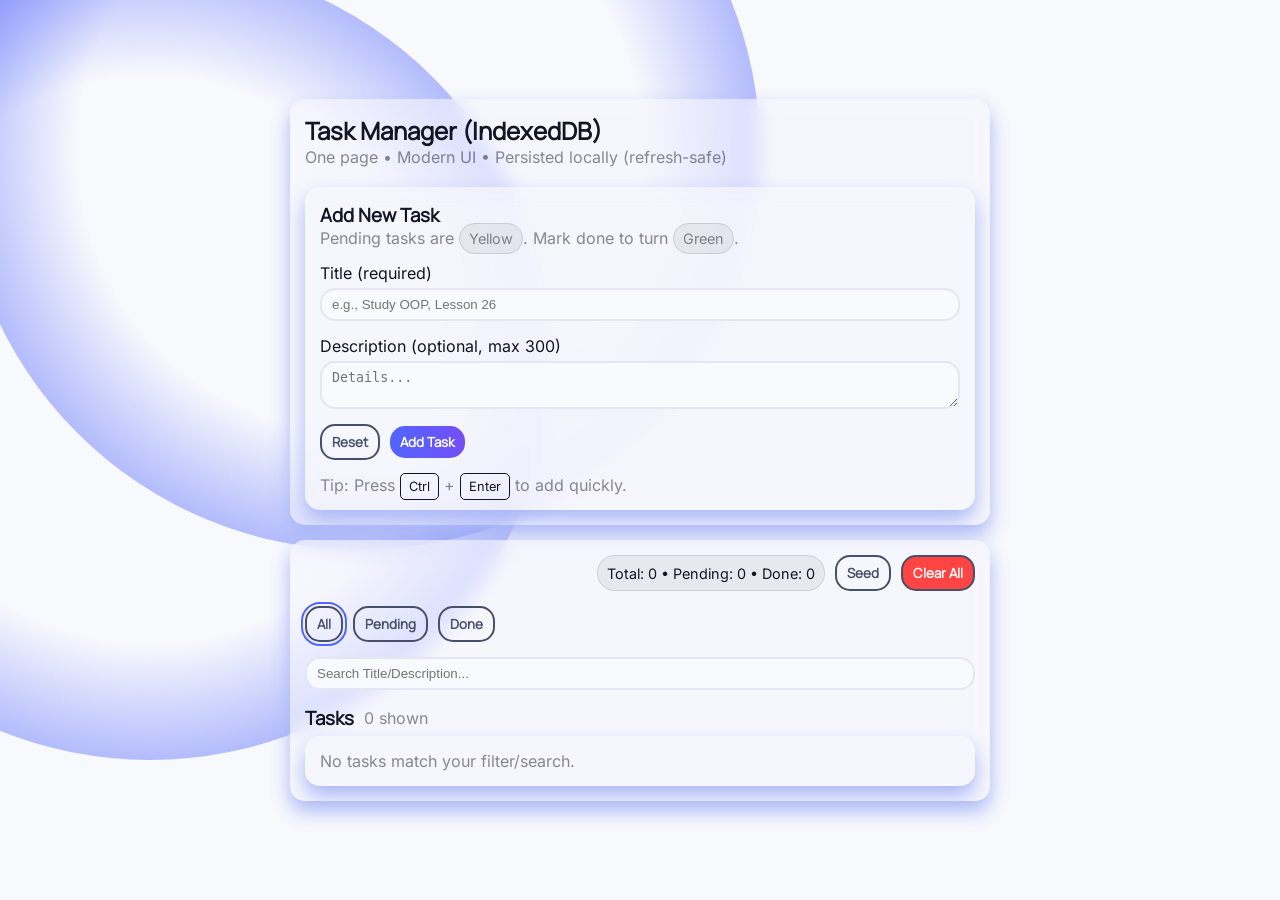
==== projects/02-task-manager/index.html @ 6365fcb6 "Upload files" ====
<!DOCTYPE html>
<html lang="en">
<head>
    <meta charset="UTF-8">
    <meta name="viewport" content="width=device-width, initial-scale=1.0">
    <link rel="stylesheet" href="../../main-style.css">
    <link rel="stylesheet" href="style.css">
    <script src="script.js" defer></script>
    <title>Task Manager</title>
</head>
<body>

    <div id="toast">Loaded!</div>

    <div>
        <section id="form-section">
            <div>
                <h2>Task Manager (IndexedDB)</h2>
                <p class="light-text">One page • Modern UI • Persisted locally (refresh-safe)</p>   
            </div>
            <div id="error-message">Title is required</div>
            <section>
                <div>
                    <h3>Add New Task</h3>
                    <p class="light-text">Pending tasks are <span class="emphasized">Yellow</span>. Mark done to turn <span class="emphasized">Green</span>.</p>
                </div>
                <form onsubmit="event.preventDefault()">
                    <div>
                        <label for="title-field">Title (required)</label>
                        <input type="text" id="title-field" placeholder="e.g., Study OOP, Lesson 26">
                    </div>
                    <div>
                        <label for="description-field">Description (optional, max 300)</label>
                        <textarea id="description-field" placeholder="Details..."></textarea>
                    </div>
                    <div id="buttons-container">
                        <button class="second-button" id="reset-button">Reset</button>
                        <button class="main-button" id="add-task-button">Add Task</button>
                        <p id="loading" class="hidden">Loading…</p>
                    </div>
                </form>
                <p class="light-text">Tip: Press <span class="keyboard">Ctrl</span> + <span class="keyboard">Enter</span> to add quickly.</p>
            </section>
        </section>
        <section id="tasks-section">
            <header>
                <p class="emphasized" id="count-text">Total: 0 • Pending: 0 • Done: 0</p>
                <button class="second-button" id="seed-button">Seed</button>
                <button class="second-button delete" id="clear-all-button">Clear All</button>
            </header>
            <body>
                <ul id="tasks-nav">
                    <li><button class="second-button selected" data-filter="all">All</button></li>
                    <li><button class="second-button" data-filter="pending">Pending</button></li>
                    <li><button class="second-button" data-filter="done">Done</button></li>
                </ul>
                <input id="search" type="text" placeholder="Search Title/Description...">
                <div id="tasks-cards">
                    <div>
                        <h3>Tasks</h3>
                        <p class="light-text" id="shown-text">0 shown</p>
                    </div>
                    <section>
                        <div id="tasks-container"></div>
                    </section>
                </div>
            </body>
        </section>
    </div>
</body>
</html>
---- main-style.css ----
@font-face {
    font-family: 'manrope';
    src: url('fonts/manrope-v23-latin-regular.woff2') format('woff2'),
         url('fonts/manrope-v23-latin-regular.woff') format('woff');
    font-display: swap;
}

@font-face {
    font-family: 'inter';
    src: url('fonts/inter-v20-latin-regular.woff2') format('woff2'),
         url('fonts/inter-v20-latin-regular.woff') format('woff');
    font-display: swap;
}

*{
  margin: 0;
  padding: 0;
  box-sizing: border-box;
}

html {
  scroll-behavior: smooth;
  overflow-x: hidden;
}

:root{
    --main-theme-color: #5165FC;
    --background-color: #f5f6fd9a;
    --shadow-color: #A8B6F6;
    --main-text-color: #121623;
    --light-text-color: #1216237e;
    --second-button-text-color: #484F6B;
    --error-text-color: rgb(255, 68, 68);

    --main-font: 'manrope', system-ui, -apple-system, sans-serif;
    --second-font: 'inter', system-ui, -apple-system, sans-serif;

    --input-background-color: #F9FAFE;
    --input-border-color: #E4E6F3;
    --input-text-color: #525C7B;
}

body{
    display: flex;
    justify-content: center;
    align-items: center;
    background-color: var(--background-color);
    font-family: var(--second-font);
    min-height: 100vh;
    overflow-x: hidden;
    color: var(--main-text-color);
    position: relative;
    padding: 15px;
    gap: 20px;
}

body::after, body::before{
    content: "";
    width: 800px;
    aspect-ratio: 1/1;
    position: absolute;
    z-index: -1;
    background-image: radial-gradient(transparent 50%, transparent 50%, var(--main-theme-color) 80%);
    opacity: 0.6;
    border-radius: 50%;
}

body::after{
    left: -250px;
    top: -40px;
}

body::before{
    left: -40px;
    top: -250px;
}

section{
    background-color: var(--background-color);
    box-shadow: 0px 10px 20px var(--shadow-color);
    border-radius: 15px;
    padding: 15px;
    overflow: hidden;
    backdrop-filter: blur(10px);
}

input, textarea{
    background-color: var(--input-background-color);
    color: var(--input-text-color);
    border-color: var(--input-border-color);
    border-width: 2px;
    border-radius: 15px;
    border-style: solid;
    padding: 7px 10px;
    transition: 0.3s;
    box-shadow: none;
    max-width: calc(100%);
}

input:focus, textarea:focus{
    border-color: var(--shadow-color);
    box-shadow: 0 0 3px var(--shadow-color);
    outline: none;
}

h1, h2, h3, h4 ,h5, h6{
    font-family: var(--main-font);
}

button, input[type="file"]::file-selector-button{
    font-family: var(--main-font);
    transition: 0.3s;
    padding: 7px 10px;
    border-radius: 15px;
    font-weight: bold;
    outline: none;
    cursor: pointer;
    text-wrap: nowrap;
}

.invalid-message{
    color: var(--error-text-color);
}

.light-text{
    color: var(--light-text-color);
}

.main-button{
    background-image: repeating-linear-gradient(
        90deg,
        var(--main-theme-color) 0%,
        #744EF9 50%,
        var(--main-theme-color) 100%
    );
    background-position: 200%;
    background-size: 200% 100%;
    border: none;
    color: white;
    position: relative;
}

.main-button:hover{
    background-position: 300%;
}

.second-button, input[type="file"]::file-selector-button{
    background-color: transparent;
    color: var(--second-button-text-color);
    border: 2px solid var(--second-button-text-color);
}

.second-button:hover, input[type="file"]::file-selector-button:hover{
    border-color: var(--shadow-color);
    box-shadow: 0 0 3px var(--shadow-color);
}

.second-button.delete{
    background-color: var(--error-text-color);
    color: white;
}

.second-button.delete:hover{
    border-color: var(--error-text-color);
    box-shadow: 0 0 3px var(--error-text-color);
}

button:active, input[type="file"]::file-selector-button:active{
    transform: scale(0.98);
}

button.disabled{
    opacity: 0.5;
    pointer-events: none;
}

.emphasized{
    background-color: rgba(0, 0, 0, 0.055);
    border: 1px solid rgba(0, 0, 0, 0.11);
    border-radius: 999px;
    padding: 6px 9px;
    font-size: 0.9rem;
}

.keyboard{
    border: 1px solid var(--main-text-color);
    border-radius: 5px;
    padding: 5px 8px;
    color: var(--main-text-color);
    font-size: 0.8rem;
}

button.selected{
    outline: 2px solid var(--main-theme-color);
    outline-offset: 2px;
}

@media (prefers-reduced-motion: reduce) {
  html {
    scroll-behavior: auto;
  }
}
---- projects/02-task-manager/style.css ----
body > div{
    display: flex;
    gap: 15px;
}

body > div > section{
    width: 700px;
}

#error-message{
    padding: 10px 10px;
    border: 2px solid var(--error-text-color);
    color: var(--error-text-color);
    border-radius: 15px;
}

#form-section{
    display: flex;
    flex-direction: column;
    gap: 20px;
}

#form-section form{
    display: flex;
    flex-direction: column;
    gap: 15px;
}

#form-section form > div{
    display: flex;
    flex-direction: column;
    gap: 5px;
}

#form-section > section{
    display: flex;
    flex-direction: column;
    gap: 15px;
}

#buttons-container{
    display: flex;
    flex-direction: row !important;
    gap: 10px !important;
    align-items: center;
}

#tasks-section{
    display: flex;
    flex-direction: column;
    gap: 15px;
}

#tasks-section > header{
    display: flex;
    gap: 10px;
    justify-content: flex-end;
}

#tasks-section > header > p{
    display: flex;
    align-items: center;
    gap: 3px;
}

#tasks-nav{
    list-style: none;
    display: flex;
    flex-direction: row;
    gap: 10px;
}

#tasks-cards > div{
    display: flex;
    flex-direction: row;
    gap: 10px;
    margin-bottom: 5px;
    align-items: center;
}

#cards-container{
    display: flex;
    flex-direction: column;
    gap: 10px;
}

.card{
    border: 2px solid var(--input-border-color);
    border-radius: 15px;
    padding: 10px;
    display: flex;
    flex-direction: row;
    gap: 10px;
    justify-content: space-between;
}

.card > .card-texts{
    display: flex;
    flex-direction: column;
    gap: 10px;
}

.card-buttons{
    display: flex;
    flex-direction: row;
    gap: 10px;
    justify-content: flex-end;
    align-items: flex-start;
}

.card .emphasized{
    text-wrap: nowrap;
    line-height: 30px;
}

.card.pending{
    background-color: rgba(255, 174, 0, 0.123);
}

.card.done{
    background-color: rgba(0, 255, 170, 0.123);
}

#toast{
    width: 200px;
    position: absolute;
    top: -45px;
    right: calc(50% - 100px);
    background-color: var(--main-text-color);
    color: white;
    padding: 10px;
    border-radius: 15px;
    display: flex;
    justify-content: center;
    animation: toast-begin 0.4s cubic-bezier(0.175, 0.885, 0.32, 1.275) forwards;
}

@keyframes toast-begin {
    0%{
        top: -45px;
    }
    100%{
        top: 30px;
    }
}


@media (max-width: 1420px)
{
    body > div{
        flex-direction: column;
    }
}

@media (max-width: 700px)
{
    body, button, span, p, input, textarea{
        font-size: clamp(0.5rem, 0.6rem, 0.7rem) !important;
    }

    .card-buttons{
        flex-direction: column;
        justify-content: flex-start;
        align-items: flex-end;
    }

    body > div > section{
        width: 100%;
    }
}
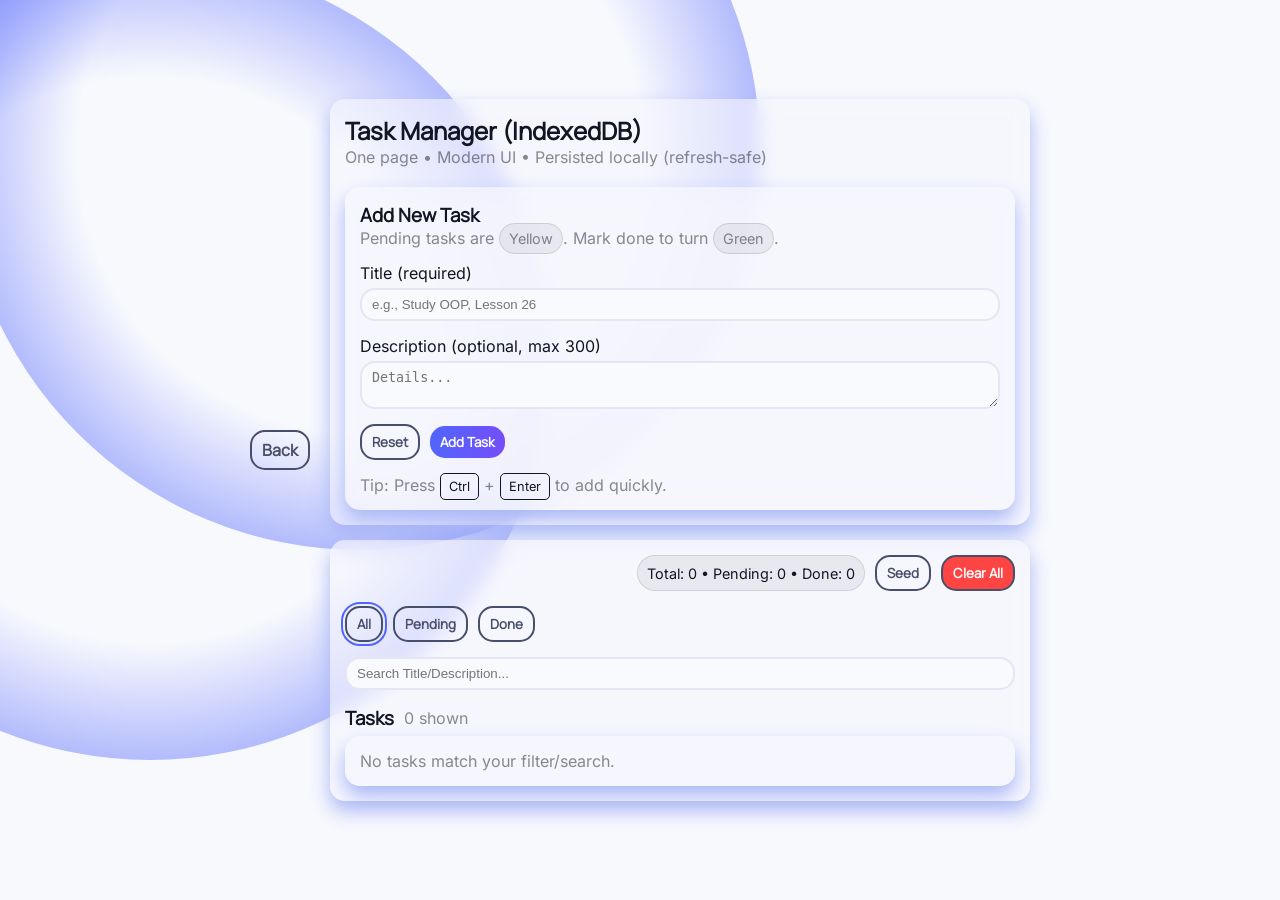
==== commit 3d0f50d9: "Edit pades, add back button" ====
--- a/projects/02-task-manager/index.html
+++ b/projects/02-task-manager/index.html
@@ -9,6 +9,8 @@
     <title>Task Manager</title>
 </head>
 <body>
+
+    <a id="id="back"" href="../../index.html">Back</a>
 
     <div id="toast">Loaded!</div>
 
--- a/main-style.css
+++ b/main-style.css
@@ -107,7 +107,7 @@
     font-family: var(--main-font);
 }
 
-button, input[type="file"]::file-selector-button{
+button,a , input[type="file"]::file-selector-button{
     font-family: var(--main-font);
     transition: 0.3s;
     padding: 7px 10px;
@@ -144,13 +144,14 @@
     background-position: 300%;
 }
 
-.second-button, input[type="file"]::file-selector-button{
+.second-button, a, input[type="file"]::file-selector-button{
     background-color: transparent;
     color: var(--second-button-text-color);
     border: 2px solid var(--second-button-text-color);
-}
-
-.second-button:hover, input[type="file"]::file-selector-button:hover{
+    text-decoration: none;
+}
+
+.second-button:hover, a:hover, input[type="file"]::file-selector-button:hover{
     border-color: var(--shadow-color);
     box-shadow: 0 0 3px var(--shadow-color);
 }
@@ -195,6 +196,13 @@
     outline-offset: 2px;
 }
 
+#back{
+    position: fixed;
+    top: 20px;
+    left: 20px;
+    z-index: 999;
+}
+
 @media (prefers-reduced-motion: reduce) {
   html {
     scroll-behavior: auto;
